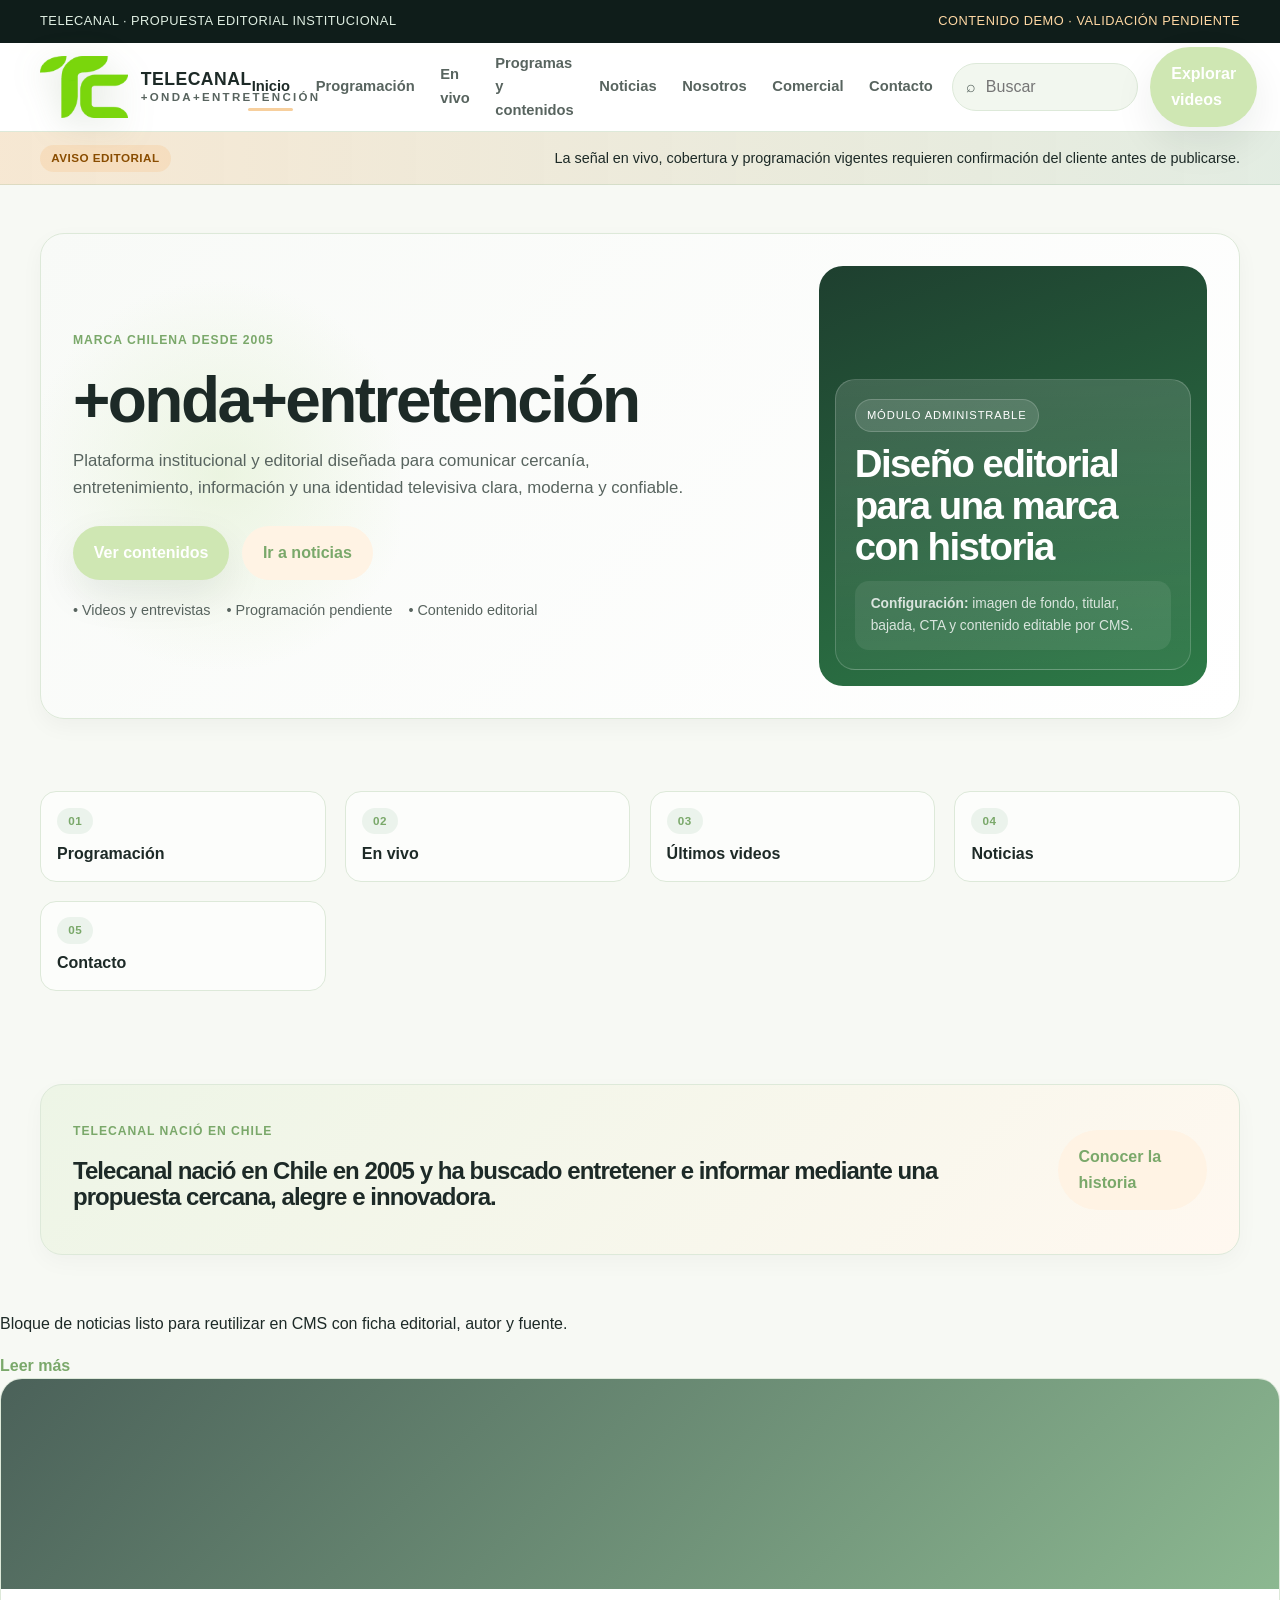
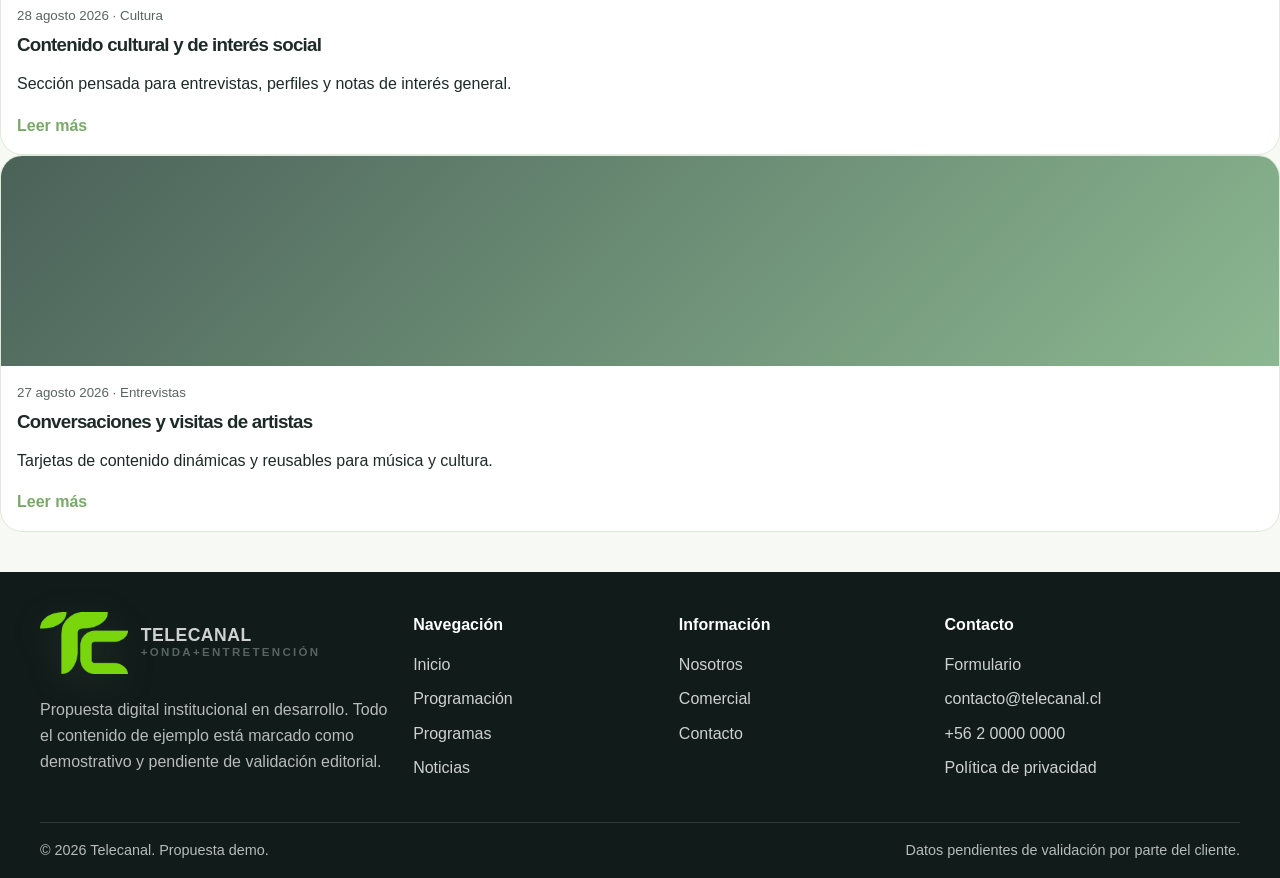
==== index.html @ 81b83a00 "Initial Telecanal landing page" ====
<!DOCTYPE html>
<html lang="es">
  <head>
    <meta charset="UTF-8" />
    <meta name="viewport" content="width=device-width, initial-scale=1.0" />
    <title>Telecanal | Televisión cercana, contenidos que conectan</title>
    <meta name="description" content="Propuesta institucional y editorial de Telecanal, marca chilena con trayectoria desde 2005. Sitio demo con contenido verificable y módulos preparados para CMS." />
    <meta name="robots" content="index, follow" />
    <link rel="stylesheet" href="styles.css" />
  </head>
  <body>
    <div class="topbar">
      <div class="container">
        <div class="status">Telecanal · Propuesta editorial institucional</div>
        <div class="validation">Contenido demo · validación pendiente</div>
      </div>
    </div>

    <header class="site-header">
      <div class="container header-inner">
        <a class="brand" href="index.html" aria-label="Inicio Telecanal">
          <img class="brand-logo" src="material/logo.webp" alt="Logo de Telecanal" />
          <span class="brand-text">
            <span>TELECANAL</span>
            <span>+onda+entretención</span>
          </span>
        </a>

        <div class="nav-wrap">
          <nav class="main-nav" aria-label="Navegación principal">
            <a class="active" href="index.html">Inicio</a>
            <a href="programacion.html">Programación</a>
            <a href="en-vivo.html">En vivo</a>
            <a href="programas.html">Programas y contenidos</a>
            <a href="noticias.html">Noticias</a>
            <a href="nosotros.html">Nosotros</a>
            <a href="comercial.html">Comercial</a>
            <a href="contacto.html">Contacto</a>
          </nav>

          <div class="header-actions">
            <label class="search" aria-label="Buscar contenido">
              <span aria-hidden="true">⌕</span>
              <input id="site-search" type="search" placeholder="Buscar" aria-label="Buscar" />
            </label>
            <a class="btn btn-primary" href="programas.html">Explorar videos</a>
          </div>

          <button class="menu-toggle" aria-label="Abrir menú">☰</button>
        </div>
      </div>
    </header>

    <div class="notice-banner">
      <div class="container">
        <span class="badge badge-warning">Aviso editorial</span>
        <span>La señal en vivo, cobertura y programación vigentes requieren confirmación del cliente antes de publicarse.</span>
      </div>
    </div>

    <main>
      <section class="hero">
        <div class="container hero-shell">
          <div class="hero-copy">
            <span class="eyebrow">Marca chilena desde 2005</span>
            <h1>+onda+entretención</h1>
            <p>Plataforma institucional y editorial diseñada para comunicar cercanía, entretenimiento, información y una identidad televisiva clara, moderna y confiable.</p>
            <div class="hero-actions">
              <a class="btn btn-primary" href="programas.html">Ver contenidos</a>
              <a class="btn btn-secondary" href="noticias.html">Ir a noticias</a>
            </div>
            <ul class="hero-meta" aria-label="Resumen de contenidos">
              <li>• Videos y entrevistas</li>
              <li>• Programación pendiente</li>
              <li>• Contenido editorial</li>
            </ul>
          </div>

          <div class="hero-visual" aria-label="Blanco de contenido principal">
            <div class="hero-card">
              <div class="mini-tag">Módulo administrable</div>
              <div>
                <h3>Diseño editorial para una marca con historia</h3>
              </div>
              <div class="ticker">
                <strong>Configuración:</strong> imagen de fondo, titular, bajada, CTA y contenido editable por CMS.
              </div>
            </div>
          </div>
        </div>
      </section>

      <section class="section">
        <div class="container">
          <div class="quick-links">
            <a class="quick-link" href="programacion.html"><span class="badge badge-neutral">01</span><strong>Programación</strong></a>
            <a class="quick-link" href="en-vivo.html"><span class="badge badge-neutral">02</span><strong>En vivo</strong></a>
            <a class="quick-link" href="programas.html"><span class="badge badge-neutral">03</span><strong>Últimos videos</strong></a>
            <a class="quick-link" href="noticias.html"><span class="badge badge-neutral">04</span><strong>Noticias</strong></a>
            <a class="quick-link" href="contacto.html"><span class="badge badge-neutral">05</span><strong>Contacto</strong></a>
          </div>
        </div>
      </section>

      <section class="section">
        <div class="container">
          <div class="cta-box">
            <div>
              <span class="eyebrow" style="color: var(--green-deep)">Telecanal nació en Chile</span>
              <h2>Telecanal nació en Chile en 2005 y ha buscado entretener e informar mediante una propuesta cercana, alegre e innovadora.</h2>
            </div>
            <a class="btn btn-secondary" href="nosotros.html">Conocer la historia</a>
          </div>
        </div>
      </section>

                <p>Bloque de noticias listo para reutilizar en CMS con ficha editorial, autor y fuente.</p>
                <a class="linkline" href="noticias.html">Leer más</a>
              </div>
            </article>

            <article class="news-card">
              <div class="news-visual"></div>
              <div class="news-content">
                <small>28 agosto 2026 · Cultura</small>
                <h3>Contenido cultural y de interés social</h3>
                <p>Sección pensada para entrevistas, perfiles y notas de interés general.</p>
                <a class="linkline" href="noticias.html">Leer más</a>
              </div>
            </article>

            <article class="news-card">
              <div class="news-visual"></div>
              <div class="news-content">
                <small>27 agosto 2026 · Entrevistas</small>
                <h3>Conversaciones y visitas de artistas</h3>
                <p>Tarjetas de contenido dinámicas y reusables para música y cultura.</p>
                <a class="linkline" href="noticias.html">Leer más</a>
              </div>
            </article>
          </div>
        </div>
      </section>
    </main>

    <footer class="footer">
      <div class="container">
        <div class="footer-grid">
          <div>
            <a class="brand" href="index.html" aria-label="Telecanal">
              <img class="brand-logo" src="material/logo.webp" alt="Logo de Telecanal" />
              <span class="brand-text">
                <span>TELECANAL</span>
                <span>+onda+entretención</span>
              </span>
            </a>
            <p style="margin-top: 1rem; color: rgba(255,255,255,0.7);">Propuesta digital institucional en desarrollo. Todo el contenido de ejemplo está marcado como demostrativo y pendiente de validación editorial.</p>
          </div>

          <div>
            <h4>Navegación</h4>
            <ul>
              <li><a href="index.html">Inicio</a></li>
              <li><a href="programacion.html">Programación</a></li>
              <li><a href="programas.html">Programas</a></li>
              <li><a href="noticias.html">Noticias</a></li>
            </ul>
          </div>

          <div>
            <h4>Información</h4>
            <ul>
              <li><a href="nosotros.html">Nosotros</a></li>
              <li><a href="comercial.html">Comercial</a></li>
              <li><a href="contacto.html">Contacto</a></li>
            </ul>
          </div>

          <div>
            <h4>Contacto</h4>
            <ul>
              <li><a href="contacto.html">Formulario</a></li>
              <li><a href="mailto:contacto@telecanal.cl">contacto@telecanal.cl</a></li>
              <li><a href="tel:+56200000000">+56 2 0000 0000</a></li>
              <li><a href="#">Política de privacidad</a></li>
            </ul>
          </div>
        </div>

        <div class="copyright">
          <span>© 2026 Telecanal. Propuesta demo.</span>
          <span>Datos pendientes de validación por parte del cliente.</span>
        </div>
      </div>
    </footer>

    <script src="script.js"></script>
  </body>
</html>
---- styles.css ----
:root {
  --bg: #f7f9f4;
  --bg-strong: #edf4ea;
  --surface: #ffffff;
  --surface-alt: #f2f7ef;
  --ink: #1d2a27;
  --muted: #58645f;
  --line: #dde9d9;
  --green: #cfe7b3;
  --green-deep: #7aa86a;
  --orange: #f7cf9d;
  --orange-soft: #fff3e4;
  --shadow: 0 16px 40px rgba(19, 35, 30, 0.08);
  --radius: 22px;
  --max-width: 1200px;
}

* { box-sizing: border-box; }

html { scroll-behavior: smooth; }

body {
  margin: 0;
  font-family: "Segoe UI", Tahoma, Geneva, Verdana, sans-serif;
  background: var(--bg);
  color: var(--ink);
  line-height: 1.6;
}

a { color: inherit; text-decoration: none; }
img { max-width: 100%; display: block; }
button, input, select, textarea { font: inherit; }

.container {
  width: min(var(--max-width), calc(100% - 2rem));
  margin: 0 auto;
}

.topbar {
  background: #0f1d1a;
  color: #fff;
  font-size: 0.8rem;
  letter-spacing: 0.04em;
  text-transform: uppercase;
}

.topbar .container {
  display: flex;
  justify-content: space-between;
  align-items: center;
  gap: 1rem;
  padding: 0.7rem 0;
}

.topbar .status {
  color: #dfeee2;
}

.topbar .validation {
  color: #ffd8a4;
}

.site-header {
  position: sticky;
  top: 0;
  z-index: 20;
  background: rgba(255,255,255,0.94);
  backdrop-filter: blur(12px);
  border-bottom: 1px solid var(--line);
}

.header-inner {
  display: flex;
  align-items: center;
  justify-content: space-between;
  gap: 1rem;
  min-height: 78px;
}

.brand {
  display: inline-flex;
  align-items: center;
  gap: 0.8rem;
  font-weight: 800;
  letter-spacing: 0.03em;
}

.brand-logo {
  width: 88px;
  height: auto;
  display: block;
  filter: drop-shadow(0 8px 16px rgba(92, 120, 76, 0.18));
}

.brand-mark {
  display: none;
}

.brand-text {
  font-size: 1.1rem;
  display: flex;
  flex-direction: column;
  line-height: 1;
}

.brand-text span:last-child {
  font-size: 0.72rem;
  letter-spacing: 0.2em;
  color: var(--muted);
  text-transform: uppercase;
  margin-top: 0.2rem;
}

.nav-wrap {
  display: flex;
  align-items: center;
  gap: 1rem;
}

.main-nav {
  display: flex;
  align-items: center;
  gap: 1.2rem;
}

.main-nav a {
  font-size: 0.92rem;
  color: var(--muted);
  font-weight: 600;
  padding: 0.55rem 0.2rem;
  position: relative;
}

.main-nav a.active,
.main-nav a:hover {
  color: var(--ink);
}

.main-nav a.active::after,
.main-nav a:hover::after {
  content: "";
  position: absolute;
  left: 0;
  right: 0;
  bottom: -0.2rem;
  height: 3px;
  border-radius: 999px;
  background: var(--orange);
}

.header-actions {
  display: flex;
  align-items: center;
  gap: 0.8rem;
}

.search {
  display: flex;
  align-items: center;
  gap: 0.5rem;
  background: var(--surface-alt);
  border: 1px solid var(--line);
  border-radius: 999px;
  padding: 0.6rem 0.8rem;
  color: var(--muted);
}

.search input {
  border: none;
  outline: none;
  background: transparent;
  width: 140px;
  color: var(--ink);
}

.btn,
button {
  border: none;
  border-radius: 999px;
  padding: 0.9rem 1.3rem;
  font-weight: 700;
  cursor: pointer;
  transition: 0.2s ease;
}

.btn-primary {
  background: var(--green);
  color: #fff;
  box-shadow: var(--shadow);
}

.btn-primary:hover { background: var(--green-deep); }

.btn-secondary {
  background: var(--orange-soft);
  color: var(--green-deep);
}

.menu-toggle {
  display: none;
  background: var(--surface-alt);
  border: 1px solid var(--line);
  width: 46px;
  height: 46px;
  border-radius: 12px;
}

.notice-banner {
  background: linear-gradient(90deg, rgba(247,154,59,0.18), rgba(45,122,71,0.10));
  border-bottom: 1px solid rgba(45,122,71,0.12);
  color: var(--ink);
}

.notice-banner .container {
  padding: 0.8rem 0;
  display: flex;
  flex-wrap: wrap;
  gap: 0.75rem;
  align-items: center;
  justify-content: space-between;
  font-size: 0.9rem;
}

.badge {
  display: inline-flex;
  align-items: center;
  border-radius: 999px;
  padding: 0.25rem 0.7rem;
  font-size: 0.73rem;
  font-weight: 700;
  letter-spacing: 0.04em;
  text-transform: uppercase;
}

.badge-warning { background: rgba(245,154,59,0.14); color: #8a4d01; }
.badge-neutral { background: rgba(45,122,71,0.08); color: var(--green-deep); }

.hero {
  padding: 3rem 0 2rem;
}

.hero-shell {
  position: relative;
  display: grid;
  grid-template-columns: 1.3fr 0.7fr;
  gap: 1.5rem;
  align-items: center;
  background: linear-gradient(135deg, #f8faf7 0%, #fff 100%);
  border: 1px solid var(--line);
  border-radius: 24px;
  padding: 2rem;
  overflow: hidden;
  box-shadow: 0 8px 22px rgba(19, 35, 30, 0.04);
}

.hero-shell::before {
  content: "";
  position: absolute;
  inset: 0 auto 0 0;
  width: 30%;
  background: radial-gradient(circle at center, rgba(207,231,179,0.35), transparent 65%);
}

.hero-copy {
  position: relative;
  z-index: 1;
  display: flex;
  flex-direction: column;
  justify-content: center;
}

.eyebrow {
  display: inline-block;
  margin-bottom: 1rem;
  font-weight: 700;
  letter-spacing: 0.08em;
  text-transform: uppercase;
  color: var(--green-deep);
  font-size: 0.76rem;
}

h1, h2, h3 {
  margin: 0 0 0.8rem;
  line-height: 1.08;
  letter-spacing: -0.04em;
}

.hero h1 {
  font-size: clamp(2.8rem, 5vw, 5rem);
  max-width: 550px;
}

.hero p {
  margin: 0 0 1.5rem;
  color: var(--muted);
  font-size: 1.05rem;
  max-width: 620px;
}

.hero-actions {
  display: flex;
  flex-wrap: wrap;
  gap: 0.8rem;
  margin-bottom: 1.2rem;
}

.hero-meta {
  list-style: none;
  margin: 0;
  padding: 0;
  display: flex;
  flex-wrap: wrap;
  gap: 1rem;
  color: var(--muted);
  font-size: 0.9rem;
}

.hero-visual {
  position: relative;
  z-index: 1;
  background: linear-gradient(160deg, #1e3f2f, #2d7a47);
  border-radius: 24px;
  min-height: 420px;
  display: flex;
  align-items: end;
  justify-content: center;
  padding: 1rem;
  overflow: hidden;
}

.hero-card {
  position: relative;
  width: 100%;
  height: 100%;
  background: linear-gradient(180deg, rgba(255,255,255,0.14), rgba(255,255,255,0.04));
  border: 1px solid rgba(255,255,255,0.18);
  border-radius: 20px;
  padding: 1.2rem;
  display: flex;
  flex-direction: column;
  justify-content: space-between;
  color: white;
}

.hero-card .mini-tag {
  background: rgba(255,255,255,0.12);
  border: 1px solid rgba(255,255,255,0.18);
  padding: 0.4rem 0.7rem;
  border-radius: 999px;
  display: inline-flex;
  width: fit-content;
  font-size: 0.7rem;
  text-transform: uppercase;
  letter-spacing: 0.08em;
}

.hero-card h3 {
  font-size: clamp(1.7rem, 3vw, 2.6rem);
  margin-top: 0.7rem;
}

.hero-card .ticker {
  background: rgba(255,255,255,0.08);
  border-radius: 14px;
  padding: 0.8rem 1rem;
  color: rgba(255,255,255,0.8);
  font-size: 0.86rem;
}

.quick-links,
.featured-grid,
.video-grid,
.program-grid,
.news-grid,
.contact-grid,
.card-list,
.stats-grid,
.cms-grid,
.page-grid,
.values-grid,
.team-grid,
.commercial-grid {
  display: grid;
  gap: 1.2rem;
}

.quick-links {
  grid-template-columns: repeat(4, minmax(0, 1fr));
  margin: 1rem 0 1.8rem;
}

.quick-link {
  background: rgba(255,255,255,0.65);
  border: 1px solid var(--line);
  border-radius: 16px;
  padding: 0.9rem 1rem;
  box-shadow: none;
}

.quick-link strong {
  display: block;
  margin-top: 0.4rem;
  font-size: 1rem;
}

.section {
  padding: 1.5rem 0 2.5rem;
}

.section-header {
  display: flex;
  align-items: end;
  justify-content: space-between;
  gap: 1rem;
  margin-bottom: 1.2rem;
}

.section-header p {
  margin: 0;
  color: var(--muted);
}

.featured-grid {
  grid-template-columns: repeat(3, minmax(0, 1fr));
}

.card {
  background: var(--surface);
  border: 1px solid var(--line);
  border-radius: var(--radius);
  overflow: hidden;
  box-shadow: 0 14px 28px rgba(11, 26, 21, 0.04);
}

.card-visual {
  height: 220px;
  background: linear-gradient(135deg, rgba(45,122,71,0.9), rgba(245,154,59,0.85));
  position: relative;
  display: grid;
  place-items: center;
  color: #fff;
  font-weight: 700;
}

.card-visual.alt { background: linear-gradient(135deg, rgba(27,52,74,0.82), rgba(52,155,126,0.8)); }
.card-visual.dark { background: linear-gradient(135deg, rgba(11,18,24,0.9), rgba(46,104,86,0.75)); }

.card-body {
  padding: 1.1rem;
}

.card-meta {
  display: flex;
  justify-content: space-between;
  gap: 0.5rem;
  align-items: center;
  font-size: 0.78rem;
  color: var(--muted);
  margin-bottom: 0.8rem;
}

.card-body h3 {
  font-size: 1.5rem;
  margin-bottom: 0.5rem;
}

.card-body p {
  color: var(--muted);
  margin: 0 0 1rem;
}

.linkline {
  color: var(--green-deep);
  font-weight: 700;
}

.video-shell {
  background: var(--surface);
  border: 1px solid var(--line);
  border-radius: 24px;
  overflow: hidden;
  box-shadow: var(--shadow);
}

.video-main {
  background: linear-gradient(135deg, #0d1b18, #2b5c45 60%, #f59a3b 120%);
  min-height: 380px;
  display: grid;
  place-items: center;
  color: white;
  position: relative;
}

.video-main .play {
  width: 100px;
  height: 100px;
  border-radius: 50%;
  border: 1px solid rgba(255,255,255,0.25);
  background: rgba(255,255,255,0.08);
  display: grid;
  place-items: center;
  font-size: 2rem;
}

.video-list {
  padding: 1rem;
  display: grid;
  gap: 0.8rem;
}

.video-item {
  display: grid;
  grid-template-columns: 120px 1fr auto;
  gap: 0.8rem;
  align-items: center;
  background: var(--surface-alt);
  border-radius: 16px;
  padding: 0.7rem;
  border: 1px solid var(--line);
}

.thumb {
  height: 76px;
  border-radius: 12px;
  background: linear-gradient(135deg, rgba(45,122,71,0.65), rgba(245,154,59,0.7));
}

.video-item small, .video-item p { margin: 0; color: var(--muted); }

.program-box {
  background: var(--surface);
  border: 1px solid var(--line);
  border-radius: 24px;
  padding: 1.25rem;
  box-shadow: var(--shadow);
}

.program-grid {
  grid-template-columns: repeat(4, minmax(0, 1fr));
  margin-top: 1rem;
}

.program-item {
  background: var(--surface-alt);
  border-radius: 18px;
  border: 1px solid var(--line);
  padding: 1rem;
}

.program-item .status {
  display: inline-flex;
  margin-bottom: 0.75rem;
  background: #e8f4eb;
  color: var(--green-deep);
  border-radius: 999px;
  padding: 0.3rem 0.6rem;
  font-size: 0.72rem;
  font-weight: 700;
  text-transform: uppercase;
}

.program-item h4 { margin: 0 0 0.5rem; }

.news-grid {
  grid-template-columns: repeat(3, minmax(0, 1fr));
}

.news-card {
  background: var(--surface);
  border-radius: 22px;
  border: 1px solid var(--line);
  overflow: hidden;
}

.news-card .news-visual {
  height: 210px;
  background: linear-gradient(135deg, rgba(30,58,48,0.8), rgba(111,166,117,0.8));
}

.news-content {
  padding: 1rem;
}

.news-content small {
  display: block;
  color: var(--muted);
  margin-bottom: 0.5rem;
}

.cta-box {
  background: linear-gradient(135deg, #edf5e6, #fff8f0);
  color: var(--ink);
  border: 1px solid var(--line);
  border-radius: 22px;
  padding: 2rem;
  display: flex;
  align-items: center;
  justify-content: space-between;
  gap: 1.5rem;
  box-shadow: 0 8px 22px rgba(19, 35, 30, 0.03);
}

.cta-box p { margin: 0; opacity: 0.9; }

.footer {
  background: #111b1a;
  color: rgba(255,255,255,0.9);
  padding: 2.5rem 0 1rem;
  margin-top: 2.5rem;
}

.footer-grid {
  display: grid;
  grid-template-columns: 1.3fr 0.9fr 0.9fr 1.1fr;
  gap: 1.5rem;
  margin-bottom: 2rem;
}

.footer a {
  color: rgba(255,255,255,0.8);
}

.footer h4 { margin: 0 0 0.9rem; color: white; }

.footer ul {
  list-style: none;
  margin: 0;
  padding: 0;
  display: grid;
  gap: 0.55rem;
}

.copyright {
  border-top: 1px solid rgba(255,255,255,0.12);
  padding-top: 1rem;
  display: flex;
  justify-content: space-between;
  gap: 1rem;
  color: rgba(255,255,255,0.7);
  font-size: 0.9rem;
}

.page-banner {
  padding: 2rem 0 1rem;
}

.page-hero {
  background: linear-gradient(135deg, #edf4ee, #ffffff);
  border: 1px solid var(--line);
  border-radius: 24px;
  padding: 2rem;
}

.page-hero h1 {
  font-size: clamp(2.4rem, 4vw, 4rem);
}

.breadcrumbs {
  display: flex;
  flex-wrap: wrap;
  gap: 0.5rem;
  color: var(--muted);
  font-size: 0.9rem;
  margin-bottom: 1rem;
}

.page-grid {
  grid-template-columns: 2fr 1fr;
  margin-top: 2rem;
}

.content-panel,
.sidebar-panel,
.form-panel,
.info-panel {
  background: var(--surface);
  border: 1px solid var(--line);
  border-radius: 22px;
  padding: 1.25rem;
  box-shadow: 0 12px 24px rgba(11,26,21,0.025);
}

.content-panel h3,
.sidebar-panel h3,
.form-panel h3,
.info-panel h3 {
  font-size: 1.5rem;
}

.schedule-list {
  list-style: none;
  margin: 0;
  padding: 0;
  display: grid;
  gap: 0.8rem;
}

.schedule-item {
  display: grid;
  grid-template-columns: 100px 1fr auto;
  gap: 1rem;
  align-items: center;
  background: var(--surface-alt);
  border: 1px solid var(--line);
  border-radius: 16px;
  padding: 0.85rem 1rem;
}

.schedule-item small {
  color: var(--muted);
}

.live-box {
  background: linear-gradient(135deg, rgba(17,30,26,0.96), rgba(25,66,46,0.92));
  color: white;
  border-radius: 24px;
  padding: 1.5rem;
  margin-bottom: 1rem;
}

.live-box .status-pill {
  display: inline-flex;
  padding: 0.35rem 0.7rem;
  background: rgba(255,255,255,0.12);
  border: 1px solid rgba(255,255,255,0.2);
  border-radius: 999px;
  font-size: 0.72rem;
  text-transform: uppercase;
  letter-spacing: 0.08em;
}

.summary-list,
.meta-list,
.check-list {
  list-style: none;
  padding: 0;
  margin: 1rem 0 0;
  display: grid;
  gap: 0.7rem;
}

.summary-list li,
.meta-list li,
.check-list li {
  display: flex;
  gap: 0.7rem;
  align-items: flex-start;
  color: var(--muted);
}

.summary-list li::before,
.check-list li::before {
  content: "✓";
  color: var(--green);
  font-weight: 800;
}

.toolbar {
  display: flex;
  flex-wrap: wrap;
  gap: 0.75rem;
  margin: 1rem 0 1.5rem;
}

.filter-btn {
  background: var(--surface);
  border: 1px solid var(--line);
  color: var(--ink);
  border-radius: 999px;
}

.filter-btn.active {
  background: var(--green);
  color: white;
  border-color: var(--green);
}

.contact-grid {
  grid-template-columns: 1.1fr 0.9fr;
}

.form-grid {
  display: grid;
  grid-template-columns: repeat(2, minmax(0, 1fr));
  gap: 1rem;
}

.form-field {
  display: grid;
  gap: 0.45rem;
}

.form-field.full { grid-column: 1 / -1; }

.form-field label {
  font-weight: 600;
  color: var(--ink);
}

.form-field input,
.form-field select,
.form-field textarea {
  width: 100%;
  border: 1px solid var(--line);
  border-radius: 14px;
  padding: 0.8rem 0.9rem;
  background: var(--surface-alt);
  color: var(--ink);
}

.checkbox-row {
  display: flex;
  gap: 0.7rem;
  align-items: center;
  color: var(--muted);
}

.cms-grid {
  grid-template-columns: repeat(3, minmax(0, 1fr));
}

.metric {
  background: var(--surface);
  border: 1px solid var(--line);
  border-radius: 18px;
  padding: 1rem;
}

.metric strong {
  display: block;
  font-size: 2rem;
  margin-bottom: 0.4rem;
}

.validation-list {
  display: grid;
  gap: 0.75rem;
  list-style: none;
  margin: 0;
  padding: 0;
}

.validation-list li {
  background: rgba(245,154,59,0.08);
  border: 1px solid rgba(245,154,59,0.2);
  border-radius: 14px;
  padding: 0.75rem 0.9rem;
  color: #6b3d00;
}

@media (max-width: 980px) {
  .quick-links {
    grid-template-columns: repeat(2, minmax(0, 1fr));
  }
  .featured-grid,
  .news-grid,
  .program-grid,
  .cms-grid,
  .contact-grid,
  .footer-grid,
  .page-grid {
    grid-template-columns: 1fr;
  }
  .hero-shell {
    grid-template-columns: 1fr;
  }
  .header-actions {
    display: none;
  }
  .menu-toggle {
    display: inline-grid;
    place-items: center;
  }
  .main-nav {
    position: absolute;
    top: 100%;
    left: 1rem;
    right: 1rem;
    display: none;
    flex-direction: column;
    align-items: stretch;
    background: rgba(255,255,255,0.98);
    border: 1px solid var(--line);
    border-radius: 18px;
    padding: 1rem;
    box-shadow: var(--shadow);
  }
  .main-nav.open {
    display: flex;
  }
}

@media (max-width: 640px) {
  .topbar .container,
  .notice-banner .container,
  .section-header,
  .copyright,
  .cta-box {
    flex-direction: column;
    align-items: flex-start;
  }
  .hero {
    padding-top: 2rem;
  }
  .hero-shell,
  .page-hero,
  .program-box,
  .content-panel,
  .sidebar-panel,
  .form-panel,
  .info-panel {
    padding: 1.2rem;
  }
  .form-grid {
    grid-template-columns: 1fr;
  }
  .video-item {
    grid-template-columns: 1fr;
  }
  .schedule-item {
    grid-template-columns: 1fr;
  }
}
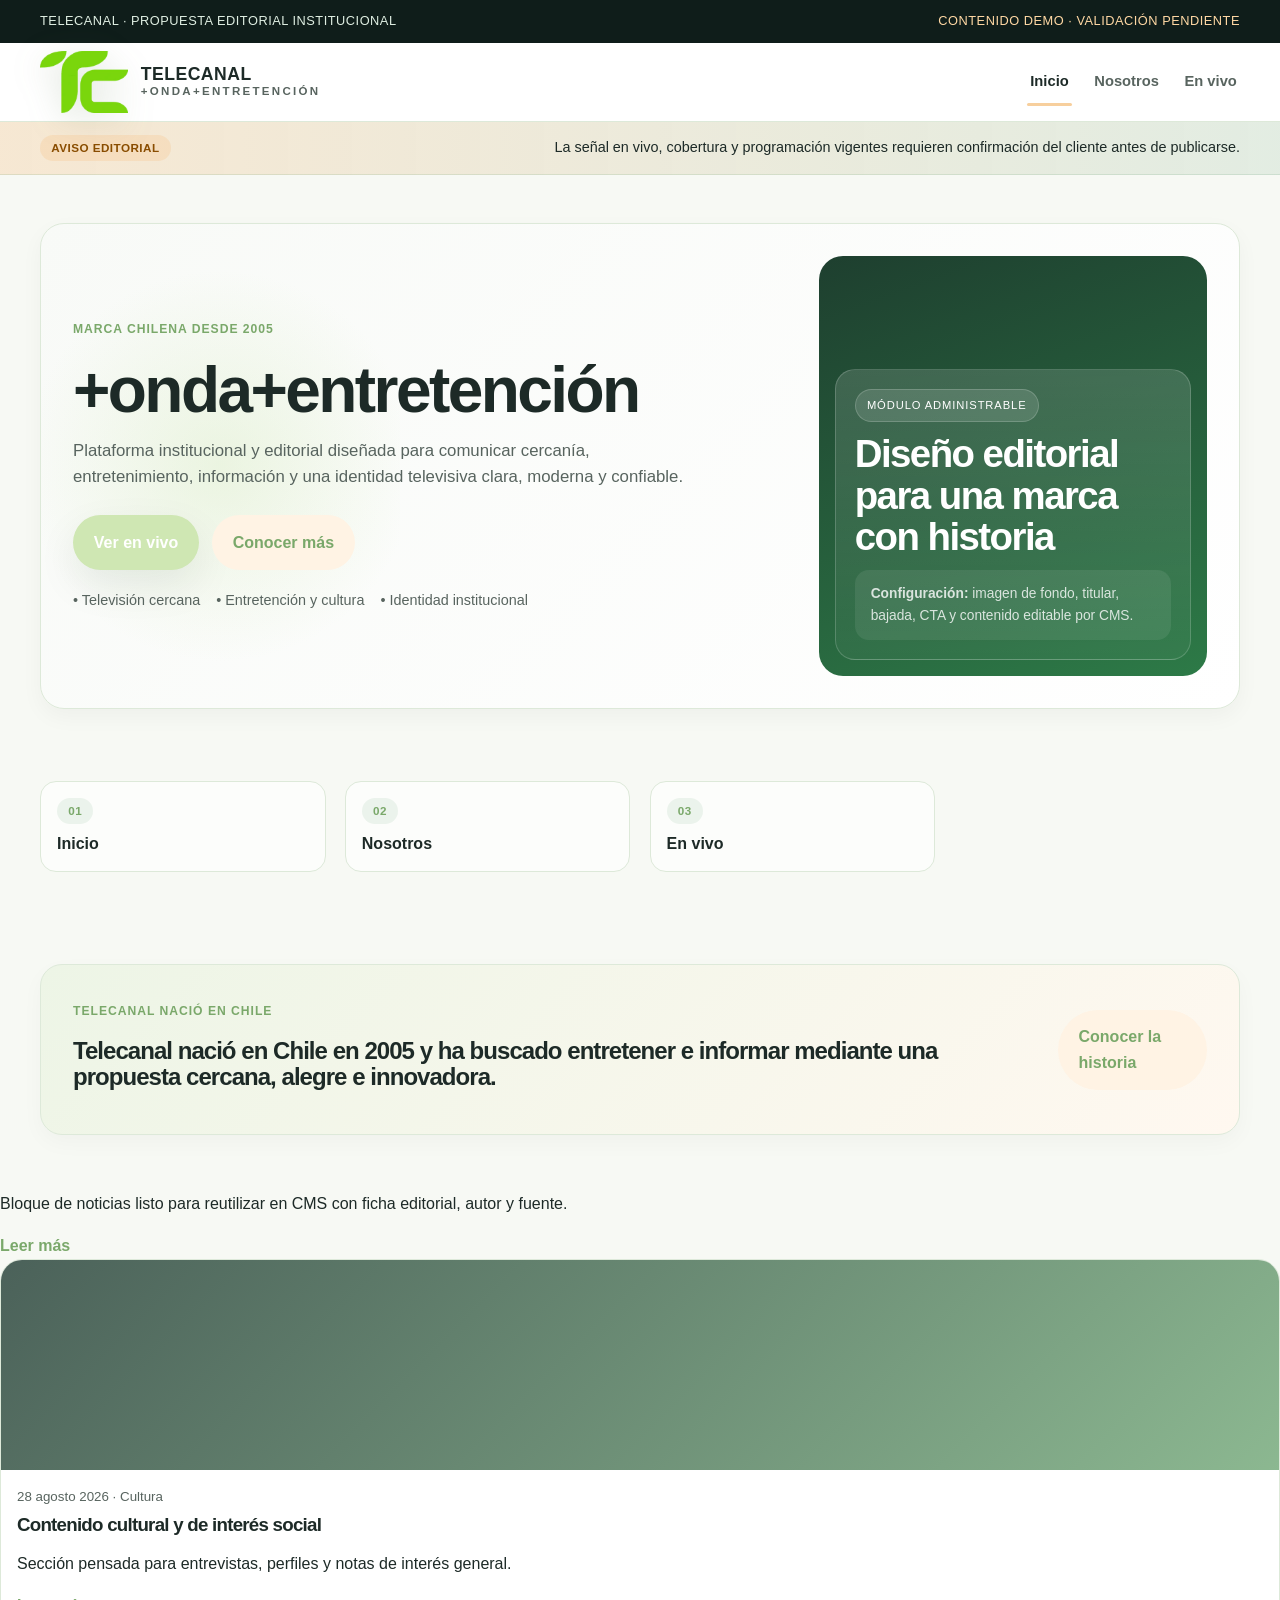
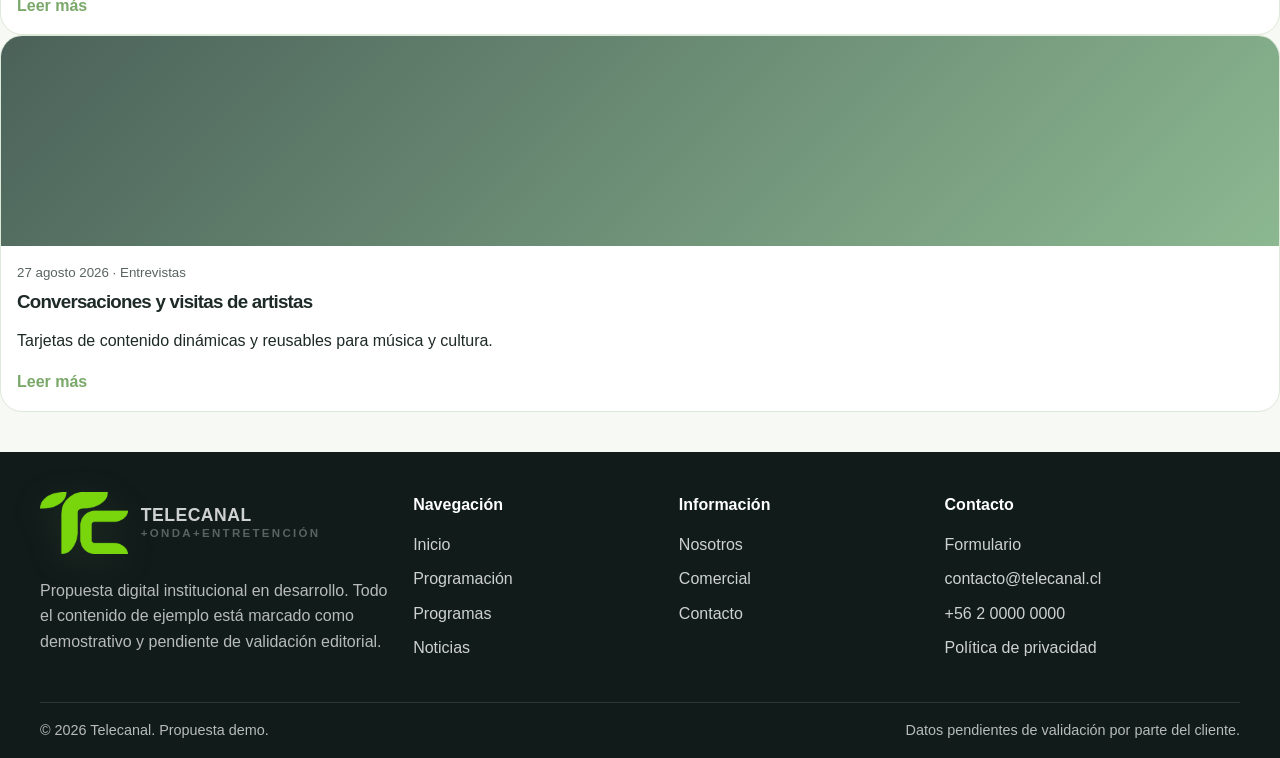
==== commit 6794e8ba: "Simplify navigation to Inicio, Nosotros, and En vivo" ====
--- a/index.html
+++ b/index.html
@@ -29,22 +29,9 @@
         <div class="nav-wrap">
           <nav class="main-nav" aria-label="Navegación principal">
             <a class="active" href="index.html">Inicio</a>
-            <a href="programacion.html">Programación</a>
+            <a href="nosotros.html">Nosotros</a>
             <a href="en-vivo.html">En vivo</a>
-            <a href="programas.html">Programas y contenidos</a>
-            <a href="noticias.html">Noticias</a>
-            <a href="nosotros.html">Nosotros</a>
-            <a href="comercial.html">Comercial</a>
-            <a href="contacto.html">Contacto</a>
           </nav>
-
-          <div class="header-actions">
-            <label class="search" aria-label="Buscar contenido">
-              <span aria-hidden="true">⌕</span>
-              <input id="site-search" type="search" placeholder="Buscar" aria-label="Buscar" />
-            </label>
-            <a class="btn btn-primary" href="programas.html">Explorar videos</a>
-          </div>
 
           <button class="menu-toggle" aria-label="Abrir menú">☰</button>
         </div>
@@ -66,13 +53,13 @@
             <h1>+onda+entretención</h1>
             <p>Plataforma institucional y editorial diseñada para comunicar cercanía, entretenimiento, información y una identidad televisiva clara, moderna y confiable.</p>
             <div class="hero-actions">
-              <a class="btn btn-primary" href="programas.html">Ver contenidos</a>
-              <a class="btn btn-secondary" href="noticias.html">Ir a noticias</a>
+              <a class="btn btn-primary" href="en-vivo.html">Ver en vivo</a>
+              <a class="btn btn-secondary" href="nosotros.html">Conocer más</a>
             </div>
             <ul class="hero-meta" aria-label="Resumen de contenidos">
-              <li>• Videos y entrevistas</li>
-              <li>• Programación pendiente</li>
-              <li>• Contenido editorial</li>
+              <li>• Televisión cercana</li>
+              <li>• Entretención y cultura</li>
+              <li>• Identidad institucional</li>
             </ul>
           </div>
 
@@ -93,11 +80,9 @@
       <section class="section">
         <div class="container">
           <div class="quick-links">
-            <a class="quick-link" href="programacion.html"><span class="badge badge-neutral">01</span><strong>Programación</strong></a>
-            <a class="quick-link" href="en-vivo.html"><span class="badge badge-neutral">02</span><strong>En vivo</strong></a>
-            <a class="quick-link" href="programas.html"><span class="badge badge-neutral">03</span><strong>Últimos videos</strong></a>
-            <a class="quick-link" href="noticias.html"><span class="badge badge-neutral">04</span><strong>Noticias</strong></a>
-            <a class="quick-link" href="contacto.html"><span class="badge badge-neutral">05</span><strong>Contacto</strong></a>
+            <a class="quick-link" href="index.html"><span class="badge badge-neutral">01</span><strong>Inicio</strong></a>
+            <a class="quick-link" href="nosotros.html"><span class="badge badge-neutral">02</span><strong>Nosotros</strong></a>
+            <a class="quick-link" href="en-vivo.html"><span class="badge badge-neutral">03</span><strong>En vivo</strong></a>
           </div>
         </div>
       </section>
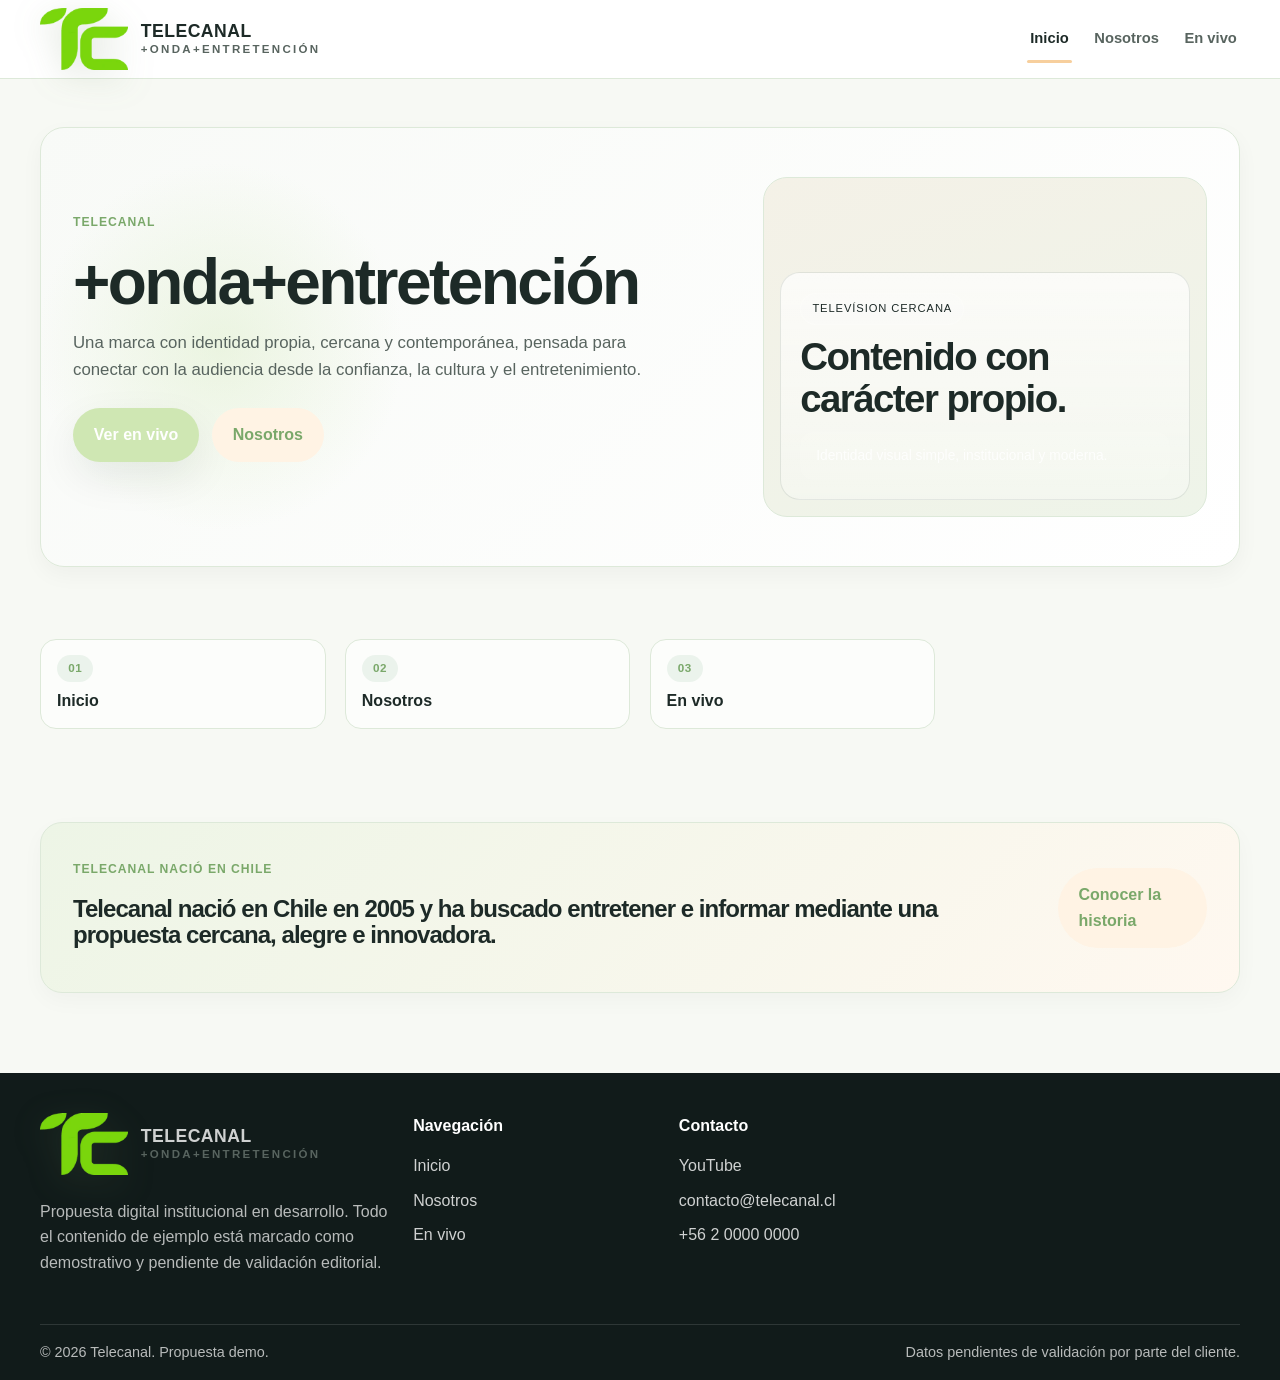
==== commit a1fb4f17: "Finalize minimal homepage" ====
--- a/index.html
+++ b/index.html
@@ -9,13 +9,6 @@
     <link rel="stylesheet" href="styles.css" />
   </head>
   <body>
-    <div class="topbar">
-      <div class="container">
-        <div class="status">Telecanal · Propuesta editorial institucional</div>
-        <div class="validation">Contenido demo · validación pendiente</div>
-      </div>
-    </div>
-
     <header class="site-header">
       <div class="container header-inner">
         <a class="brand" href="index.html" aria-label="Inicio Telecanal">
@@ -32,46 +25,31 @@
             <a href="nosotros.html">Nosotros</a>
             <a href="en-vivo.html">En vivo</a>
           </nav>
-
           <button class="menu-toggle" aria-label="Abrir menú">☰</button>
         </div>
       </div>
     </header>
 
-    <div class="notice-banner">
-      <div class="container">
-        <span class="badge badge-warning">Aviso editorial</span>
-        <span>La señal en vivo, cobertura y programación vigentes requieren confirmación del cliente antes de publicarse.</span>
-      </div>
-    </div>
-
     <main>
       <section class="hero">
-        <div class="container hero-shell">
+        <div class="container hero-shell hero-shell--minimal">
           <div class="hero-copy">
-            <span class="eyebrow">Marca chilena desde 2005</span>
+            <span class="eyebrow">Telecanal</span>
             <h1>+onda+entretención</h1>
-            <p>Plataforma institucional y editorial diseñada para comunicar cercanía, entretenimiento, información y una identidad televisiva clara, moderna y confiable.</p>
+            <p>Una marca con identidad propia, cercana y contemporánea, pensada para conectar con la audiencia desde la confianza, la cultura y el entretenimiento.</p>
             <div class="hero-actions">
               <a class="btn btn-primary" href="en-vivo.html">Ver en vivo</a>
-              <a class="btn btn-secondary" href="nosotros.html">Conocer más</a>
+              <a class="btn btn-secondary" href="nosotros.html">Nosotros</a>
             </div>
-            <ul class="hero-meta" aria-label="Resumen de contenidos">
-              <li>• Televisión cercana</li>
-              <li>• Entretención y cultura</li>
-              <li>• Identidad institucional</li>
-            </ul>
           </div>
 
-          <div class="hero-visual" aria-label="Blanco de contenido principal">
-            <div class="hero-card">
-              <div class="mini-tag">Módulo administrable</div>
+          <div class="hero-visual hero-visual--minimal" aria-label="Blanco de contenido principal">
+            <div class="hero-card hero-card--minimal">
+              <div class="mini-tag">Televísion cercana</div>
               <div>
-                <h3>Diseño editorial para una marca con historia</h3>
+                <h3>Contenido con carácter propio.</h3>
               </div>
-              <div class="ticker">
-                <strong>Configuración:</strong> imagen de fondo, titular, bajada, CTA y contenido editable por CMS.
-              </div>
+              <div class="ticker">Identidad visual simple, institucional y moderna.</div>
             </div>
           </div>
         </div>
@@ -98,34 +76,6 @@
           </div>
         </div>
       </section>
-
-                <p>Bloque de noticias listo para reutilizar en CMS con ficha editorial, autor y fuente.</p>
-                <a class="linkline" href="noticias.html">Leer más</a>
-              </div>
-            </article>
-
-            <article class="news-card">
-              <div class="news-visual"></div>
-              <div class="news-content">
-                <small>28 agosto 2026 · Cultura</small>
-                <h3>Contenido cultural y de interés social</h3>
-                <p>Sección pensada para entrevistas, perfiles y notas de interés general.</p>
-                <a class="linkline" href="noticias.html">Leer más</a>
-              </div>
-            </article>
-
-            <article class="news-card">
-              <div class="news-visual"></div>
-              <div class="news-content">
-                <small>27 agosto 2026 · Entrevistas</small>
-                <h3>Conversaciones y visitas de artistas</h3>
-                <p>Tarjetas de contenido dinámicas y reusables para música y cultura.</p>
-                <a class="linkline" href="noticias.html">Leer más</a>
-              </div>
-            </article>
-          </div>
-        </div>
-      </section>
     </main>
 
     <footer class="footer">
@@ -146,28 +96,17 @@
             <h4>Navegación</h4>
             <ul>
               <li><a href="index.html">Inicio</a></li>
-              <li><a href="programacion.html">Programación</a></li>
-              <li><a href="programas.html">Programas</a></li>
-              <li><a href="noticias.html">Noticias</a></li>
-            </ul>
-          </div>
-
-          <div>
-            <h4>Información</h4>
-            <ul>
               <li><a href="nosotros.html">Nosotros</a></li>
-              <li><a href="comercial.html">Comercial</a></li>
-              <li><a href="contacto.html">Contacto</a></li>
+              <li><a href="en-vivo.html">En vivo</a></li>
             </ul>
           </div>
 
           <div>
             <h4>Contacto</h4>
             <ul>
-              <li><a href="contacto.html">Formulario</a></li>
+              <li><a href="https://www.youtube.com/@TELECANAL" target="_blank" rel="noreferrer">YouTube</a></li>
               <li><a href="mailto:contacto@telecanal.cl">contacto@telecanal.cl</a></li>
               <li><a href="tel:+56200000000">+56 2 0000 0000</a></li>
-              <li><a href="#">Política de privacidad</a></li>
             </ul>
           </div>
         </div>
--- a/styles.css
+++ b/styles.css
@@ -36,30 +36,6 @@
   margin: 0 auto;
 }
 
-.topbar {
-  background: #0f1d1a;
-  color: #fff;
-  font-size: 0.8rem;
-  letter-spacing: 0.04em;
-  text-transform: uppercase;
-}
-
-.topbar .container {
-  display: flex;
-  justify-content: space-between;
-  align-items: center;
-  gap: 1rem;
-  padding: 0.7rem 0;
-}
-
-.topbar .status {
-  color: #dfeee2;
-}
-
-.topbar .validation {
-  color: #ffd8a4;
-}
-
 .site-header {
   position: sticky;
   top: 0;
@@ -205,22 +181,6 @@
   border-radius: 12px;
 }
 
-.notice-banner {
-  background: linear-gradient(90deg, rgba(247,154,59,0.18), rgba(45,122,71,0.10));
-  border-bottom: 1px solid rgba(45,122,71,0.12);
-  color: var(--ink);
-}
-
-.notice-banner .container {
-  padding: 0.8rem 0;
-  display: flex;
-  flex-wrap: wrap;
-  gap: 0.75rem;
-  align-items: center;
-  justify-content: space-between;
-  font-size: 0.9rem;
-}
-
 .badge {
   display: inline-flex;
   align-items: center;
@@ -251,6 +211,11 @@
   padding: 2rem;
   overflow: hidden;
   box-shadow: 0 8px 22px rgba(19, 35, 30, 0.04);
+}
+
+.hero-shell--minimal {
+  grid-template-columns: 1.2fr 0.8fr;
+  min-height: 440px;
 }
 
 .hero-shell::before {
@@ -328,6 +293,12 @@
   overflow: hidden;
 }
 
+.hero-visual--minimal {
+  background: linear-gradient(160deg, #f4f1e7, #eef4e9);
+  border: 1px solid var(--line);
+  min-height: 340px;
+}
+
 .hero-card {
   position: relative;
   width: 100%;
@@ -340,6 +311,12 @@
   flex-direction: column;
   justify-content: space-between;
   color: white;
+}
+
+.hero-card--minimal {
+  background: linear-gradient(180deg, rgba(255,255,255,0.7), rgba(255,255,255,0.3));
+  border: 1px solid rgba(25, 54, 35, 0.1);
+  color: var(--ink);
 }
 
 .hero-card .mini-tag {
